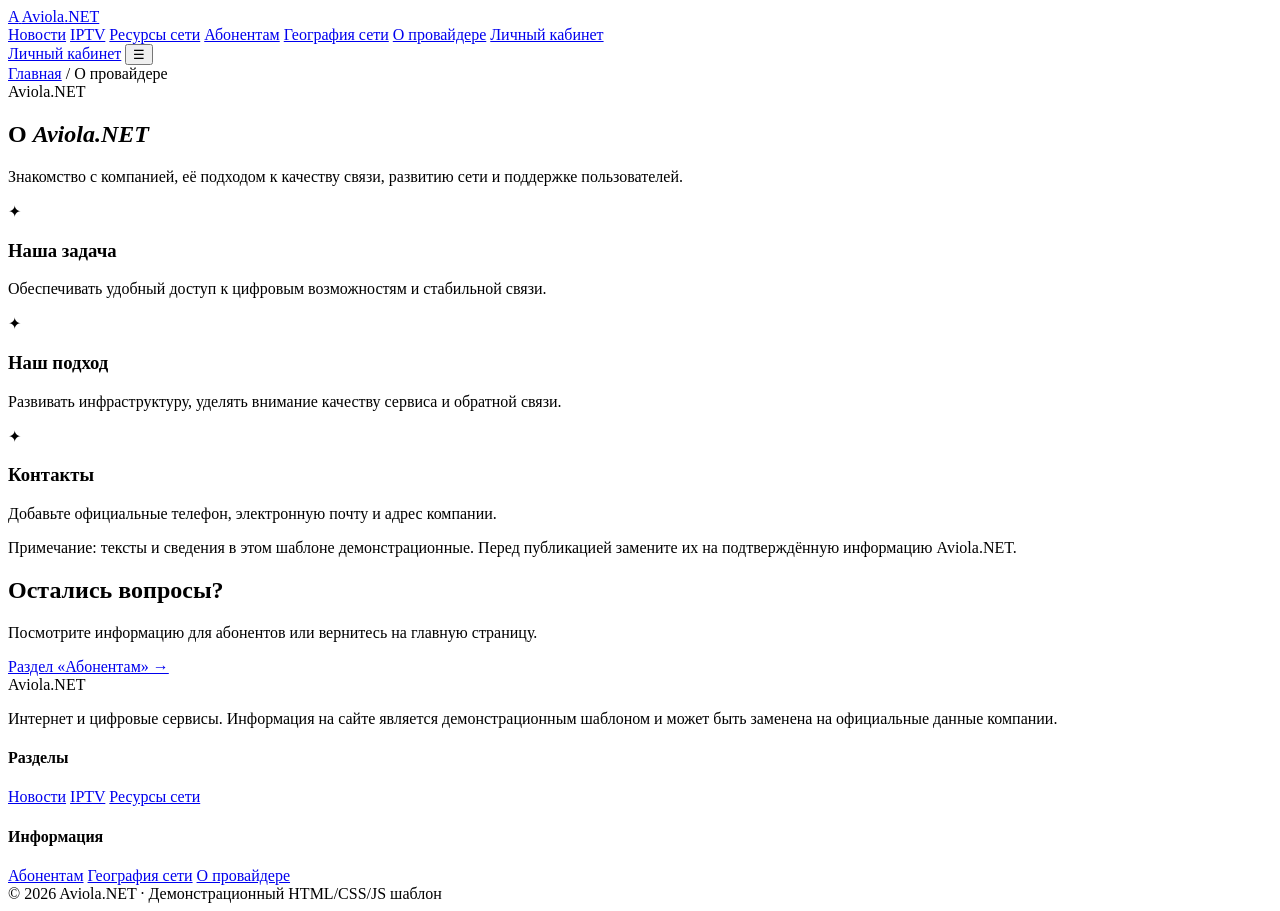
==== about.html @ 86c16f7c "Add files via upload" ====
<!doctype html>
<html lang="ru">
<head>
  <meta charset="utf-8">
  <meta name="viewport" content="width=device-width, initial-scale=1">
  <meta name="description" content="Знакомство с компанией, её подходом к качеству связи, развитию сети и поддержке пользователей.">
  <meta name="color-scheme" content="light dark">
  <meta name="theme-color" content="#fbfdff">
  <title>О провайдере — Aviola.NET</title>
  <link rel="icon" href="assets/favicon.svg" type="image/svg+xml">
  <link rel="preconnect" href="https://fonts.googleapis.com">
  <link rel="preconnect" href="https://fonts.gstatic.com" crossorigin>
  <link rel="stylesheet" href="https://fonts.googleapis.com/css2?family=Inter:wght@400;500;600;700;800&display=swap">
  <link rel="stylesheet" href="assets/style.css">
  <!-- Ставим сохранённую тему до отрисовки страницы, чтобы не было мигания -->
  <script>
    try {
      var savedTheme = localStorage.getItem('aviola-theme');
      if (savedTheme === 'light' || savedTheme === 'dark') document.documentElement.dataset.theme = savedTheme;
    } catch (error) {}
  </script>
</head>
<body>
  <div class="topline"></div>

  <header class="site-header">
    <div class="container navbar">
      <a class="brand" href="index.html">
        <span class="brand-mark">A</span>
        <span class="brand-name">Aviola<span>.NET</span></span>
      </a>

      <nav class="site-nav" id="site-nav" aria-label="Основное меню">
        <a href="news.html">Новости</a>
        <a href="iptv.html">IPTV</a>
        <a href="resources.html">Ресурсы сети</a>
        <a href="subscribers.html">Абонентам</a>
        <a href="geography.html">География сети</a>
        <a href="about.html" aria-current="page">О провайдере</a>
        <a class="nav-cta" href="#">Личный кабинет</a>
      </nav>

      <div class="nav-actions">
        <!-- TODO: заменить "#" на адрес личного кабинета (здесь и в меню выше) -->
        <a class="nav-cta" href="#">Личный кабинет</a>
        <button class="menu-toggle" type="button" aria-label="Открыть меню" aria-expanded="false" aria-controls="site-nav">☰</button>
      </div>
    </div>
  </header>

  <main>
    <section class="page-hero">
      <div class="container">
        <div class="breadcrumb"><a href="index.html">Главная</a> / О провайдере</div>
        <span class="eyebrow">Aviola.NET</span>
        <h1>О&nbsp;<em>Aviola.NET</em></h1>
        <p>Знакомство с&nbsp;компанией, её подходом к&nbsp;качеству связи, развитию сети и&nbsp;поддержке пользователей.</p>
      </div>
    </section>

    <section class="section">
      <div class="container">
        <div class="info-grid">
          <article class="info-card">
            <div class="iconbox">✦</div>
            <h3>Наша задача</h3>
            <p>Обеспечивать удобный доступ к&nbsp;цифровым возможностям и&nbsp;стабильной связи.</p>
          </article>
          <article class="info-card">
            <div class="iconbox">✦</div>
            <h3>Наш подход</h3>
            <p>Развивать инфраструктуру, уделять внимание качеству сервиса и&nbsp;обратной связи.</p>
          </article>
          <article class="info-card">
            <div class="iconbox">✦</div>
            <h3>Контакты</h3>
            <p>Добавьте официальные телефон, электронную почту и&nbsp;адрес компании.</p>
          </article>
        </div>

        <div class="notice">Примечание: тексты и&nbsp;сведения в&nbsp;этом шаблоне демонстрационные. Перед публикацией замените их на&nbsp;подтверждённую информацию Aviola.NET.</div>

        <div class="callout">
          <div>
            <h2>Остались вопросы?</h2>
            <p>Посмотрите информацию для&nbsp;абонентов или&nbsp;вернитесь на&nbsp;главную страницу.</p>
          </div>
          <a class="button" href="subscribers.html">Раздел «Абонентам»&nbsp;→</a>
        </div>
      </div>
    </section>
  </main>

  <footer class="site-footer">
    <div class="container">
      <div class="footer-grid">
        <div>
          <div class="footer-brand">Aviola<span>.NET</span></div>
          <p class="footer-note">Интернет и цифровые сервисы. Информация на сайте является демонстрационным шаблоном и может быть заменена на официальные данные компании.</p>
        </div>
        <div class="footer-col">
          <h4>Разделы</h4>
          <a href="news.html">Новости</a>
          <a href="iptv.html">IPTV</a>
          <a href="resources.html">Ресурсы сети</a>
        </div>
        <div class="footer-col">
          <h4>Информация</h4>
          <a href="subscribers.html">Абонентам</a>
          <a href="geography.html">География сети</a>
          <a href="about.html">О провайдере</a>
        </div>
      </div>
      <div class="copyright">© 2026 Aviola.NET · Демонстрационный HTML/CSS/JS шаблон</div>
    </div>
  </footer>

  <script src="assets/script.js"></script>
</body>
</html>
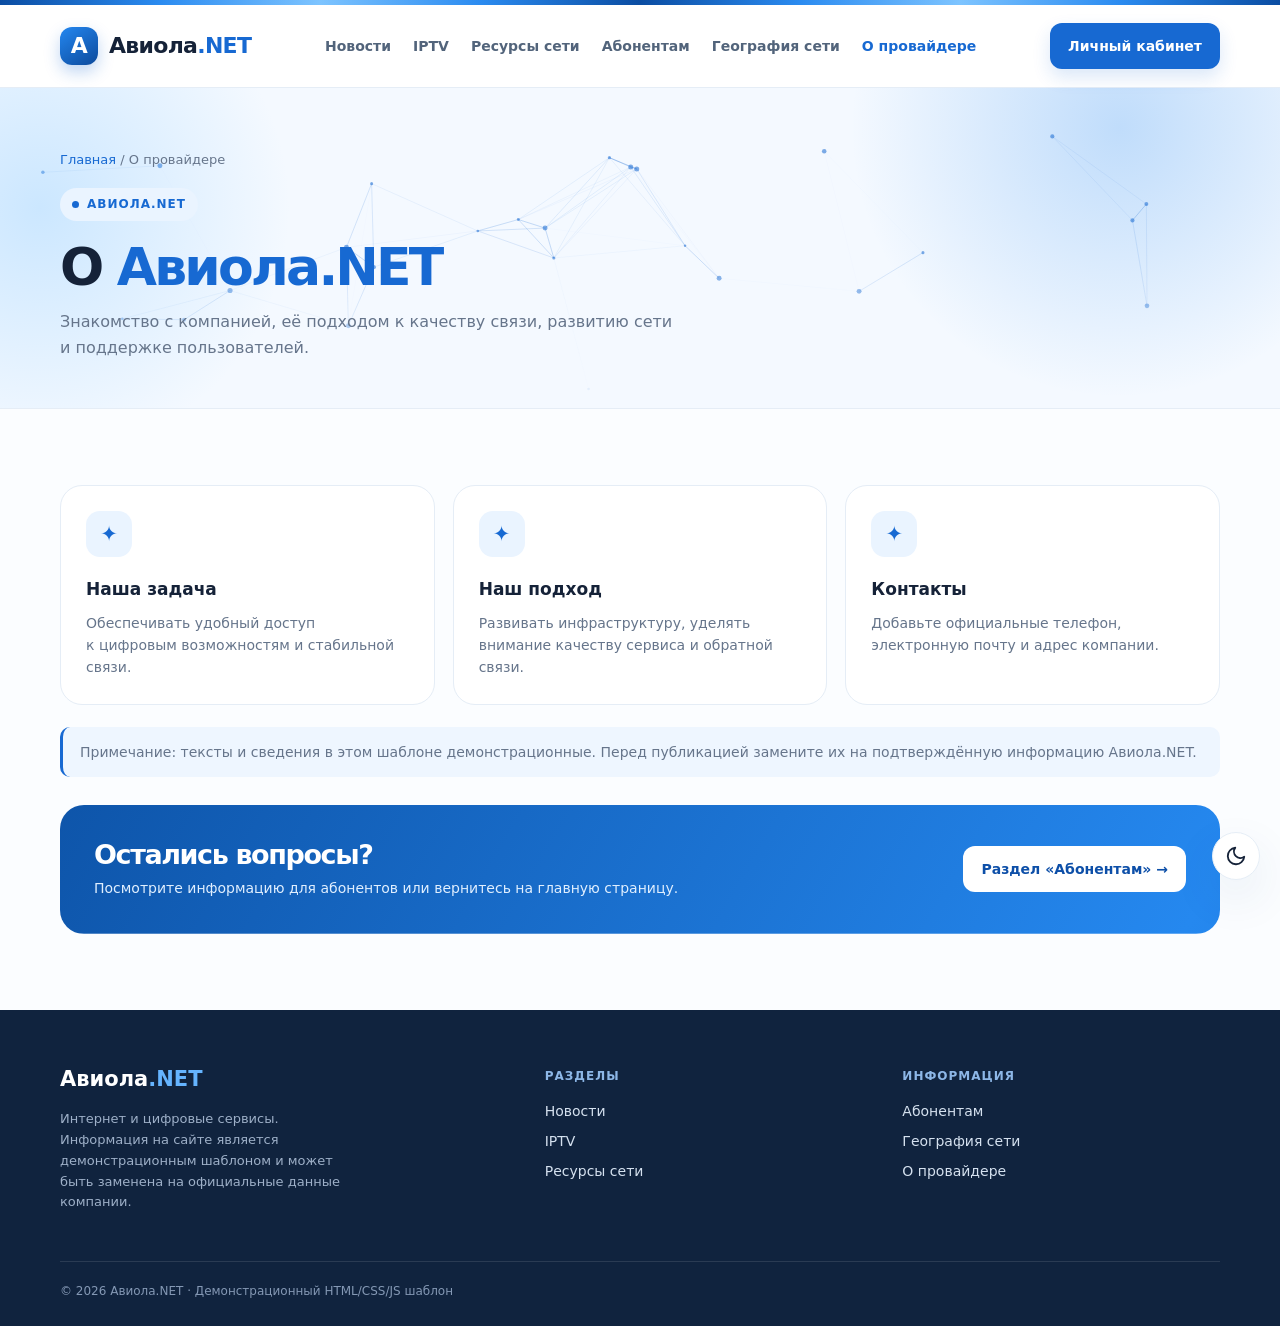
==== commit 751fcd1e: "Update about.html" ====
--- a/about.html
+++ b/about.html
@@ -6,7 +6,7 @@
   <meta name="description" content="Знакомство с компанией, её подходом к качеству связи, развитию сети и поддержке пользователей.">
   <meta name="color-scheme" content="light dark">
   <meta name="theme-color" content="#fbfdff">
-  <title>О провайдере — Aviola.NET</title>
+  <title>О провайдере — Авиола.NET</title>
   <link rel="icon" href="assets/favicon.svg" type="image/svg+xml">
   <link rel="preconnect" href="https://fonts.googleapis.com">
   <link rel="preconnect" href="https://fonts.gstatic.com" crossorigin>
@@ -15,7 +15,7 @@
   <!-- Ставим сохранённую тему до отрисовки страницы, чтобы не было мигания -->
   <script>
     try {
-      var savedTheme = localStorage.getItem('aviola-theme');
+      var savedTheme = localStorage.getItem('Авиола-theme');
       if (savedTheme === 'light' || savedTheme === 'dark') document.documentElement.dataset.theme = savedTheme;
     } catch (error) {}
   </script>
@@ -27,7 +27,7 @@
     <div class="container navbar">
       <a class="brand" href="index.html">
         <span class="brand-mark">A</span>
-        <span class="brand-name">Aviola<span>.NET</span></span>
+        <span class="brand-name">Авиола<span>.NET</span></span>
       </a>
 
       <nav class="site-nav" id="site-nav" aria-label="Основное меню">
@@ -52,8 +52,8 @@
     <section class="page-hero">
       <div class="container">
         <div class="breadcrumb"><a href="index.html">Главная</a> / О провайдере</div>
-        <span class="eyebrow">Aviola.NET</span>
-        <h1>О&nbsp;<em>Aviola.NET</em></h1>
+        <span class="eyebrow">Авиола.NET</span>
+        <h1>О&nbsp;<em>Авиола.NET</em></h1>
         <p>Знакомство с&nbsp;компанией, её подходом к&nbsp;качеству связи, развитию сети и&nbsp;поддержке пользователей.</p>
       </div>
     </section>
@@ -78,7 +78,7 @@
           </article>
         </div>
 
-        <div class="notice">Примечание: тексты и&nbsp;сведения в&nbsp;этом шаблоне демонстрационные. Перед публикацией замените их на&nbsp;подтверждённую информацию Aviola.NET.</div>
+        <div class="notice">Примечание: тексты и&nbsp;сведения в&nbsp;этом шаблоне демонстрационные. Перед публикацией замените их на&nbsp;подтверждённую информацию Авиола.NET.</div>
 
         <div class="callout">
           <div>
@@ -95,7 +95,7 @@
     <div class="container">
       <div class="footer-grid">
         <div>
-          <div class="footer-brand">Aviola<span>.NET</span></div>
+          <div class="footer-brand">Авиола<span>.NET</span></div>
           <p class="footer-note">Интернет и цифровые сервисы. Информация на сайте является демонстрационным шаблоном и может быть заменена на официальные данные компании.</p>
         </div>
         <div class="footer-col">
@@ -111,7 +111,7 @@
           <a href="about.html">О провайдере</a>
         </div>
       </div>
-      <div class="copyright">© 2026 Aviola.NET · Демонстрационный HTML/CSS/JS шаблон</div>
+      <div class="copyright">© 2026 Авиола.NET · Демонстрационный HTML/CSS/JS шаблон</div>
     </div>
   </footer>
 
--- a/assets/style.css
+++ b/assets/style.css
@@ -0,0 +1,974 @@
+/* ==========================================================================
+   Aviola.NET — стили сайта
+   Оглавление: 1. Тема  2. База  3. Шапка  4. Кнопки  5. Первый экран
+   6. Секции и карточки  7. Подвал  8. Переключатель темы  9. Анимации
+   10. Адаптив
+   ========================================================================== */
+
+
+/* 1. Тема ------------------------------------------------------------------
+   Светлая тема по умолчанию. Тёмная включается двумя способами:
+   — автоматически, если в системе выбрана тёмная тема;
+   — вручную, кнопкой в углу (скрипт ставит data-theme на <html>).
+   Блок с тёмными цветами повторён дважды — это нормально для чистого CSS.   */
+
+:root {
+  color-scheme: light;
+
+  --bg: #fbfdff;
+  --surface: #fff;
+  --surface-soft: #f3f8fe;
+  --tint: #eaf4ff;
+  --hero-top: #f4f9ff;
+
+  --text: #152238;
+  --muted: #66758b;
+  --nav-text: #52647b;
+  --line: #e5edf6;
+
+  --accent: #1769d2;
+  --btn: #1769d2;
+  --btn-hover: #0d4fa8;
+  --btn-shadow: rgba(23, 105, 210, .16);
+  --secondary-border: #d8e7f8;
+  --card-hover-border: #c8def7;
+
+  --header-bg: rgba(255, 255, 255, .88);
+  --notice-bg: #eef6ff;
+  --shadow: 0 18px 48px rgba(25, 67, 117, .09);
+  --radius: 22px;
+
+  --glow-a: rgba(43, 139, 240, .26);
+  --glow-b: rgba(125, 196, 255, .34);
+  --net-rgb: 23, 105, 210;
+
+  --callout-from: #0e55aa;
+  --callout-to: #2588ef;
+  --footer-bg: #10233e;
+  --footer-edge: #10233e;
+}
+
+@media (prefers-color-scheme: dark) {
+  :root:not([data-theme="light"]) {
+    color-scheme: dark;
+
+    --bg: #0a111e;
+    --surface: #111b2e;
+    --surface-soft: #0d1626;
+    --tint: #16294a;
+    --hero-top: #0d1830;
+
+    --text: #e7eef8;
+    --muted: #9db0c8;
+    --nav-text: #b4c3d8;
+    --line: #1d2b44;
+
+    --accent: #6db4ff;
+    --btn: #1f6fe5;
+    --btn-hover: #1a5fcb;
+    --btn-shadow: rgba(0, 0, 0, .35);
+    --secondary-border: #27406a;
+    --card-hover-border: #2b4670;
+
+    --header-bg: rgba(10, 17, 30, .82);
+    --notice-bg: #0f1c33;
+    --shadow: 0 18px 48px rgba(0, 0, 0, .38);
+
+    --glow-a: rgba(31, 111, 229, .34);
+    --glow-b: rgba(56, 160, 255, .16);
+    --net-rgb: 109, 180, 255;
+
+    --callout-from: #0a3d80;
+    --callout-to: #1a68c4;
+    --footer-bg: #060b14;
+    --footer-edge: #1d2b44;
+  }
+}
+
+:root[data-theme="dark"] {
+  color-scheme: dark;
+
+  --bg: #0a111e;
+  --surface: #111b2e;
+  --surface-soft: #0d1626;
+  --tint: #16294a;
+  --hero-top: #0d1830;
+
+  --text: #e7eef8;
+  --muted: #9db0c8;
+  --nav-text: #b4c3d8;
+  --line: #1d2b44;
+
+  --accent: #6db4ff;
+  --btn: #1f6fe5;
+  --btn-hover: #1a5fcb;
+  --btn-shadow: rgba(0, 0, 0, .35);
+  --secondary-border: #27406a;
+  --card-hover-border: #2b4670;
+
+  --header-bg: rgba(10, 17, 30, .82);
+  --notice-bg: #0f1c33;
+  --shadow: 0 18px 48px rgba(0, 0, 0, .38);
+
+  --glow-a: rgba(31, 111, 229, .34);
+  --glow-b: rgba(56, 160, 255, .16);
+  --net-rgb: 109, 180, 255;
+
+  --callout-from: #0a3d80;
+  --callout-to: #1a68c4;
+  --footer-bg: #060b14;
+  --footer-edge: #1d2b44;
+}
+
+
+/* 2. База ----------------------------------------------------------------- */
+
+*,
+*::before,
+*::after {
+  box-sizing: border-box;
+}
+
+html {
+  scroll-behavior: smooth;
+}
+
+body {
+  margin: 0;
+  font-family: Inter, system-ui, -apple-system, "Segoe UI", Arial, sans-serif;
+  color: var(--text);
+  background: var(--bg);
+  line-height: 1.6;
+}
+
+a {
+  color: inherit;
+  text-decoration: none;
+}
+
+:focus-visible {
+  outline: 3px solid var(--accent);
+  outline-offset: 3px;
+  border-radius: 6px;
+}
+
+.container {
+  width: min(1160px, calc(100% - 40px));
+  margin: 0 auto;
+}
+
+h1 {
+  font-size: clamp(38px, 5vw, 62px);
+  line-height: 1.08;
+  letter-spacing: -2.8px;
+  margin: 20px 0 18px;
+  max-width: 720px;
+}
+
+h1 em {
+  font-style: normal;
+  color: var(--accent);
+}
+
+h2 {
+  font-size: clamp(28px, 3.5vw, 40px);
+  letter-spacing: -1.4px;
+  line-height: 1.15;
+  margin: 0 0 10px;
+}
+
+.eyebrow {
+  display: inline-flex;
+  align-items: center;
+  gap: 8px;
+  padding: 7px 12px;
+  border-radius: 30px;
+  background: var(--tint);
+  color: var(--accent);
+  font-size: 12px;
+  font-weight: 800;
+  letter-spacing: 1px;
+  text-transform: uppercase;
+}
+
+/* Бейдж над заголовком секции: без отступа он прилипает к тексту */
+.section-head .eyebrow {
+  margin-bottom: 14px;
+}
+
+.eyebrow::before {
+  content: "";
+  width: 7px;
+  height: 7px;
+  border-radius: 50%;
+  background: var(--accent);
+}
+
+
+/* 3. Шапка ---------------------------------------------------------------- */
+
+.topline {
+  height: 5px;
+  background: linear-gradient(90deg, #0b4da2, #2b8bf0, #7dc4ff, #2b8bf0, #0b4da2) 0 0 / 50% 100% repeat-x;
+}
+
+.site-header {
+  position: sticky;
+  top: 0;
+  z-index: 10;
+  background: var(--header-bg);
+  border-bottom: 1px solid var(--line);
+  -webkit-backdrop-filter: blur(14px);
+  backdrop-filter: blur(14px);
+}
+
+.navbar {
+  min-height: 82px;
+  display: flex;
+  align-items: center;
+  justify-content: space-between;
+  gap: 26px;
+}
+
+.brand {
+  display: flex;
+  align-items: center;
+  gap: 11px;
+  font-weight: 800;
+  font-size: 22px;
+  letter-spacing: -.7px;
+  white-space: nowrap;
+}
+
+.brand-mark {
+  width: 38px;
+  height: 38px;
+  border-radius: 12px;
+  background: linear-gradient(145deg, #2487f0, #0c4a9c);
+  display: grid;
+  place-items: center;
+  color: #fff;
+  font-weight: 800;
+  box-shadow: 0 7px 16px rgba(23, 105, 210, .27);
+}
+
+.brand-name span {
+  color: var(--accent);
+}
+
+.site-nav {
+  display: flex;
+  align-items: center;
+  gap: 22px;
+}
+
+.site-nav a {
+  font-size: 14px;
+  font-weight: 600;
+  color: var(--nav-text);
+  transition: color .2s;
+}
+
+.site-nav a:hover,
+.site-nav a[aria-current="page"] {
+  color: var(--accent);
+}
+
+/* Кнопка «Личный кабинет» внутри меню нужна только на узких экранах */
+.site-nav .nav-cta {
+  display: none;
+  color: #fff;
+}
+
+.site-nav .nav-cta:hover {
+  color: #fff;
+}
+
+.nav-actions {
+  display: flex;
+  align-items: center;
+  gap: 10px;
+}
+
+.menu-toggle {
+  display: none;
+  width: 44px;
+  height: 44px;
+  padding: 0;
+  border: 1px solid var(--line);
+  border-radius: 10px;
+  background: var(--surface);
+  color: var(--text);
+  font-size: 20px;
+  line-height: 1;
+  cursor: pointer;
+}
+
+
+/* 4. Кнопки --------------------------------------------------------------- */
+
+.nav-cta,
+.button {
+  display: inline-flex;
+  align-items: center;
+  justify-content: center;
+  padding: 12px 18px;
+  border: 0;
+  border-radius: 12px;
+  background: var(--btn);
+  color: #fff;
+  font-size: 14px;
+  font-weight: 700;
+  white-space: nowrap;
+  box-shadow: 0 8px 18px var(--btn-shadow);
+  cursor: pointer;
+  transition: background-color .2s, transform .2s;
+}
+
+.nav-cta:hover,
+.button:hover {
+  background: var(--btn-hover);
+  transform: translateY(-1px);
+}
+
+.button.secondary {
+  background: var(--surface);
+  color: var(--accent);
+  border: 1px solid var(--secondary-border);
+  box-shadow: none;
+}
+
+.button.secondary:hover {
+  background: var(--tint);
+}
+
+
+/* 5. Первый экран --------------------------------------------------------- */
+
+.hero,
+.page-hero {
+  position: relative;
+  overflow: hidden;
+  isolation: isolate;
+}
+
+.hero {
+  padding: 82px 0 70px;
+  background: linear-gradient(180deg, var(--hero-top), var(--bg));
+}
+
+.page-hero {
+  padding: 62px 0 48px;
+  background: var(--hero-top);
+  border-bottom: 1px solid var(--line);
+}
+
+.hero > .container,
+.page-hero > .container {
+  position: relative;
+  z-index: 1;
+}
+
+/* Два мягких световых пятна, которые медленно плавают за контентом */
+.hero::before,
+.hero::after,
+.page-hero::before,
+.page-hero::after {
+  content: "";
+  position: absolute;
+  z-index: 0;
+  aspect-ratio: 1;
+  border-radius: 50%;
+  pointer-events: none;
+}
+
+.hero::before,
+.page-hero::before {
+  width: 560px;
+  top: -240px;
+  right: -120px;
+  background: radial-gradient(circle, var(--glow-a), transparent 68%);
+}
+
+/* Центр пятна выше нижнего края блока, иначе градиент обрезается резкой линией */
+.hero::after,
+.page-hero::after {
+  width: 520px;
+  bottom: -60px;
+  left: -220px;
+  background: radial-gradient(circle, var(--glow-b), transparent 68%);
+}
+
+/* Холст с сеткой узлов, его создаёт script.js */
+.net-canvas {
+  position: absolute;
+  inset: 0;
+  z-index: 0;
+  width: 100%;
+  height: 100%;
+  pointer-events: none;
+  -webkit-mask-image: linear-gradient(to bottom, #000 55%, transparent);
+  mask-image: linear-gradient(to bottom, #000 55%, transparent);
+}
+
+.hero-grid {
+  display: grid;
+  grid-template-columns: 1.15fr .85fr;
+  align-items: center;
+  gap: 60px;
+}
+
+.lead {
+  font-size: 17px;
+  color: var(--muted);
+  max-width: 610px;
+  margin: 0 0 28px;
+}
+
+.hero-actions {
+  display: flex;
+  flex-wrap: wrap;
+  gap: 12px;
+}
+
+.visual {
+  position: relative;
+  min-height: 330px;
+  padding: 30px;
+  border-radius: 30px;
+  background: linear-gradient(145deg, #0c4d9e, #1b80e8);
+  color: #fff;
+  overflow: hidden;
+  box-shadow: 0 28px 65px rgba(20, 90, 163, .2);
+}
+
+.visual::before,
+.visual::after {
+  content: "";
+  position: absolute;
+  width: 360px;
+  height: 360px;
+  right: -100px;
+  top: -120px;
+  border: 1px solid rgba(255, 255, 255, .22);
+  border-radius: 50%;
+}
+
+.visual::after {
+  width: 240px;
+  height: 240px;
+  right: -40px;
+  top: -60px;
+}
+
+.signal {
+  position: absolute;
+  inset: -30px;
+  opacity: .18;
+  background: repeating-linear-gradient(135deg, transparent 0 18px, #fff 19px 20px);
+}
+
+.visual-content {
+  position: relative;
+  z-index: 1;
+}
+
+.visual-kicker {
+  font-size: 12px;
+  font-weight: 700;
+  letter-spacing: 1.5px;
+  text-transform: uppercase;
+  opacity: .75;
+}
+
+.visual-title {
+  max-width: 270px;
+  margin: 12px 0 28px;
+  font-size: 31px;
+  font-weight: 800;
+  line-height: 1.15;
+}
+
+.stat-row {
+  display: flex;
+  gap: 12px;
+}
+
+.stat {
+  min-width: 112px;
+  padding: 13px 15px;
+  border: 1px solid rgba(255, 255, 255, .21);
+  border-radius: 15px;
+  background: rgba(255, 255, 255, .11);
+}
+
+.stat strong {
+  display: block;
+  font-size: 23px;
+}
+
+.stat small {
+  font-size: 12px;
+  opacity: .85;
+}
+
+
+/* 6. Секции и карточки ---------------------------------------------------- */
+
+.section {
+  padding: 76px 0;
+}
+
+.section.soft {
+  background: var(--surface-soft);
+}
+
+.section-head {
+  display: flex;
+  align-items: end;
+  justify-content: space-between;
+  gap: 20px;
+  margin-bottom: 28px;
+}
+
+.section-head p {
+  max-width: 590px;
+  margin: 0;
+  color: var(--muted);
+}
+
+.cards,
+.info-grid {
+  display: grid;
+  grid-template-columns: repeat(3, 1fr);
+  gap: 18px;
+}
+
+.card,
+.info-card {
+  background: var(--surface);
+  border: 1px solid var(--line);
+  border-radius: var(--radius);
+  padding: 25px;
+}
+
+.card {
+  box-shadow: var(--shadow);
+  transition: transform .22s, border-color .22s;
+}
+
+.card:hover {
+  transform: translateY(-4px);
+  border-color: var(--card-hover-border);
+}
+
+.iconbox {
+  display: grid;
+  place-items: center;
+  width: 46px;
+  height: 46px;
+  margin-bottom: 19px;
+  border-radius: 14px;
+  background: var(--tint);
+  color: var(--accent);
+  font-size: 21px;
+}
+
+.card h3 {
+  margin: 0 0 9px;
+  font-size: 18px;
+  letter-spacing: -.4px;
+}
+
+.info-card h3 {
+  margin: 0 0 8px;
+  font-size: 17px;
+}
+
+.card p {
+  margin: 0 0 17px;
+  color: var(--muted);
+  font-size: 14px;
+}
+
+.info-card p {
+  margin: 0;
+  color: var(--muted);
+  font-size: 14px;
+}
+
+.arrowlink {
+  font-size: 14px;
+  font-weight: 800;
+  color: var(--accent);
+}
+
+.breadcrumb {
+  margin-bottom: 17px;
+  font-size: 13px;
+  color: var(--muted);
+}
+
+.breadcrumb a {
+  color: var(--accent);
+}
+
+.page-hero h1 {
+  /* верхний отступ нужен, чтобы бейдж не прилипал к заголовку */
+  margin: 18px 0 14px;
+  font-size: clamp(36px, 4.5vw, 52px);
+}
+
+.page-hero p {
+  max-width: 700px;
+  margin: 0;
+  font-size: 16px;
+  color: var(--muted);
+}
+
+.notice {
+  margin-top: 22px;
+  padding: 14px 17px;
+  border-left: 3px solid var(--accent);
+  border-radius: 10px;
+  background: var(--notice-bg);
+  color: var(--muted);
+  font-size: 14px;
+}
+
+.callout {
+  display: flex;
+  align-items: center;
+  justify-content: space-between;
+  gap: 24px;
+  padding: 34px;
+  border-radius: 24px;
+  background: linear-gradient(120deg, var(--callout-from), var(--callout-to), var(--callout-from)) 0 50% / 200% 100%;
+  color: #fff;
+}
+
+/* Отступ сверху только если блок идёт после другого контента */
+.container > * + .callout {
+  margin-top: 28px;
+}
+
+.callout h2 {
+  margin: 0 0 7px;
+  font-size: 27px;
+}
+
+.callout p {
+  margin: 0;
+  font-size: 14px;
+  color: #e0efff;
+}
+
+.callout .button {
+  background: #fff;
+  color: #0d4fa8;
+  box-shadow: none;
+}
+
+.callout .button:hover {
+  background: #eaf4ff;
+}
+
+
+/* 7. Подвал --------------------------------------------------------------- */
+
+.site-footer {
+  padding: 52px 0 25px;
+  background: var(--footer-bg);
+  border-top: 1px solid var(--footer-edge);
+  color: #fff;
+}
+
+.footer-grid {
+  display: grid;
+  grid-template-columns: 1.4fr 1fr 1fr;
+  gap: 40px;
+}
+
+.footer-brand {
+  font-size: 21px;
+  font-weight: 800;
+}
+
+.footer-brand span {
+  color: #65b4ff;
+}
+
+.footer-note {
+  max-width: 310px;
+  font-size: 13px;
+  color: #9eb0c8;
+}
+
+.footer-col h4 {
+  margin: 4px 0 14px;
+  font-size: 12px;
+  letter-spacing: 1px;
+  text-transform: uppercase;
+  color: #8db7e7;
+}
+
+.footer-col a {
+  display: block;
+  margin: 8px 0;
+  font-size: 14px;
+  color: #d5e1ef;
+}
+
+.footer-col a:hover {
+  color: #fff;
+}
+
+.copyright {
+  margin-top: 35px;
+  padding-top: 20px;
+  border-top: 1px solid rgba(255, 255, 255, .11);
+  font-size: 12px;
+  color: #8498b4;
+}
+
+
+/* 8. Переключатель темы --------------------------------------------------- */
+
+.theme-toggle {
+  position: fixed;
+  right: 20px;
+  bottom: 20px;
+  z-index: 20;
+  display: grid;
+  place-items: center;
+  width: 48px;
+  height: 48px;
+  padding: 0;
+  border: 1px solid var(--line);
+  border-radius: 50%;
+  background: var(--surface);
+  color: var(--text);
+  box-shadow: var(--shadow);
+  cursor: pointer;
+  transition: transform .2s;
+}
+
+.theme-toggle:hover {
+  transform: translateY(-2px) rotate(8deg);
+}
+
+.theme-toggle svg {
+  grid-area: 1 / 1;
+  width: 22px;
+  height: 22px;
+  transition: transform .4s ease, opacity .3s ease;
+}
+
+/* Показываем иконку того, на что тема переключится */
+.theme-toggle[data-current="dark"] .icon-moon,
+.theme-toggle[data-current="light"] .icon-sun {
+  opacity: 0;
+  transform: rotate(-90deg) scale(.5);
+}
+
+/* Плавная смена цветов — класс вешается скриптом на 0,4 секунды */
+.theme-switching,
+.theme-switching *,
+.theme-switching *::before,
+.theme-switching *::after {
+  transition: background-color .35s ease, color .35s ease, border-color .35s ease !important;
+}
+
+
+/* 9. Анимации фона --------------------------------------------------------
+   Всё на transform и opacity, чтобы не нагружать страницу.
+   Для тех, у кого в системе включено «уменьшить движение», анимации выключены. */
+
+@media (prefers-reduced-motion: no-preference) {
+  .topline {
+    animation: topline-flow 8s linear infinite;
+  }
+
+  .hero::before,
+  .page-hero::before {
+    animation: drift-a 24s ease-in-out infinite;
+  }
+
+  .hero::after,
+  .page-hero::after {
+    animation: drift-b 30s ease-in-out infinite;
+  }
+
+  .visual::before {
+    animation: ring-pulse 6s ease-out infinite;
+  }
+
+  .visual::after {
+    animation: ring-pulse 6s ease-out 3s infinite;
+  }
+
+  .signal {
+    animation: stripes-slide 2.4s linear infinite;
+  }
+
+  .callout {
+    animation: callout-shift 12s ease-in-out infinite alternate;
+  }
+}
+
+@keyframes topline-flow {
+  to { background-position-x: 100%; }
+}
+
+@keyframes drift-a {
+  0%, 100% { transform: translate(0, 0) scale(1); }
+  50%      { transform: translate(-90px, 60px) scale(1.15); }
+}
+
+@keyframes drift-b {
+  0%, 100% { transform: translate(0, 0) scale(1); }
+  50%      { transform: translate(110px, -40px) scale(.9); }
+}
+
+@keyframes ring-pulse {
+  0%   { transform: scale(.8); opacity: 0; }
+  25%  { opacity: 1; }
+  100% { transform: scale(1.2); opacity: 0; }
+}
+
+/* Сдвиг ровно на один период полос (20px по диагонали), поэтому шва не видно */
+@keyframes stripes-slide {
+  to { transform: translate(14.14px, 14.14px); }
+}
+
+@keyframes callout-shift {
+  to { background-position: 100% 50%; }
+}
+
+
+/* 10. Адаптив ------------------------------------------------------------- */
+
+@media (max-width: 1020px) {
+  .menu-toggle {
+    display: block;
+  }
+
+  .site-nav {
+    display: none;
+    position: absolute;
+    top: 100%;
+    left: 0;
+    right: 0;
+    flex-direction: column;
+    align-items: stretch;
+    gap: 2px;
+    padding: 12px 20px 20px;
+    background: var(--surface);
+    border-bottom: 1px solid var(--line);
+    box-shadow: var(--shadow);
+  }
+
+  .site-nav.open {
+    display: flex;
+  }
+
+  .site-nav a {
+    padding: 11px 4px;
+    font-size: 16px;
+  }
+
+  .hero-grid {
+    gap: 28px;
+  }
+
+  .cards,
+  .info-grid {
+    grid-template-columns: repeat(2, 1fr);
+  }
+}
+
+@media (max-width: 700px) {
+  .navbar {
+    min-height: 70px;
+  }
+
+  .hero {
+    padding: 55px 0;
+  }
+
+  .hero-grid {
+    grid-template-columns: 1fr;
+  }
+
+  .visual {
+    min-height: 270px;
+  }
+
+  .section {
+    padding: 55px 0;
+  }
+
+  .section-head {
+    display: block;
+  }
+
+  .cards,
+  .info-grid {
+    grid-template-columns: 1fr;
+  }
+
+  .footer-grid {
+    grid-template-columns: 1fr 1fr;
+  }
+
+  .footer-grid > div:first-child {
+    grid-column: 1 / -1;
+  }
+
+  .callout {
+    display: block;
+  }
+
+  .callout .button {
+    margin-top: 20px;
+  }
+
+  h1 {
+    letter-spacing: -1.8px;
+  }
+}
+
+/* На самых узких экранах кнопка «Личный кабинет» переезжает в меню */
+@media (max-width: 520px) {
+  .nav-actions .nav-cta {
+    display: none;
+  }
+
+  .site-nav .nav-cta {
+    display: inline-flex;
+    margin-top: 10px;
+  }
+}
+
+@media (max-width: 420px) {
+  .container {
+    width: min(100% - 28px, 1160px);
+  }
+
+  .footer-grid {
+    grid-template-columns: 1fr;
+  }
+
+  .footer-grid > div:first-child {
+    grid-column: auto;
+  }
+
+  .stat-row {
+    flex-wrap: wrap;
+  }
+
+  .theme-toggle {
+    right: 14px;
+    bottom: 14px;
+  }
+}
